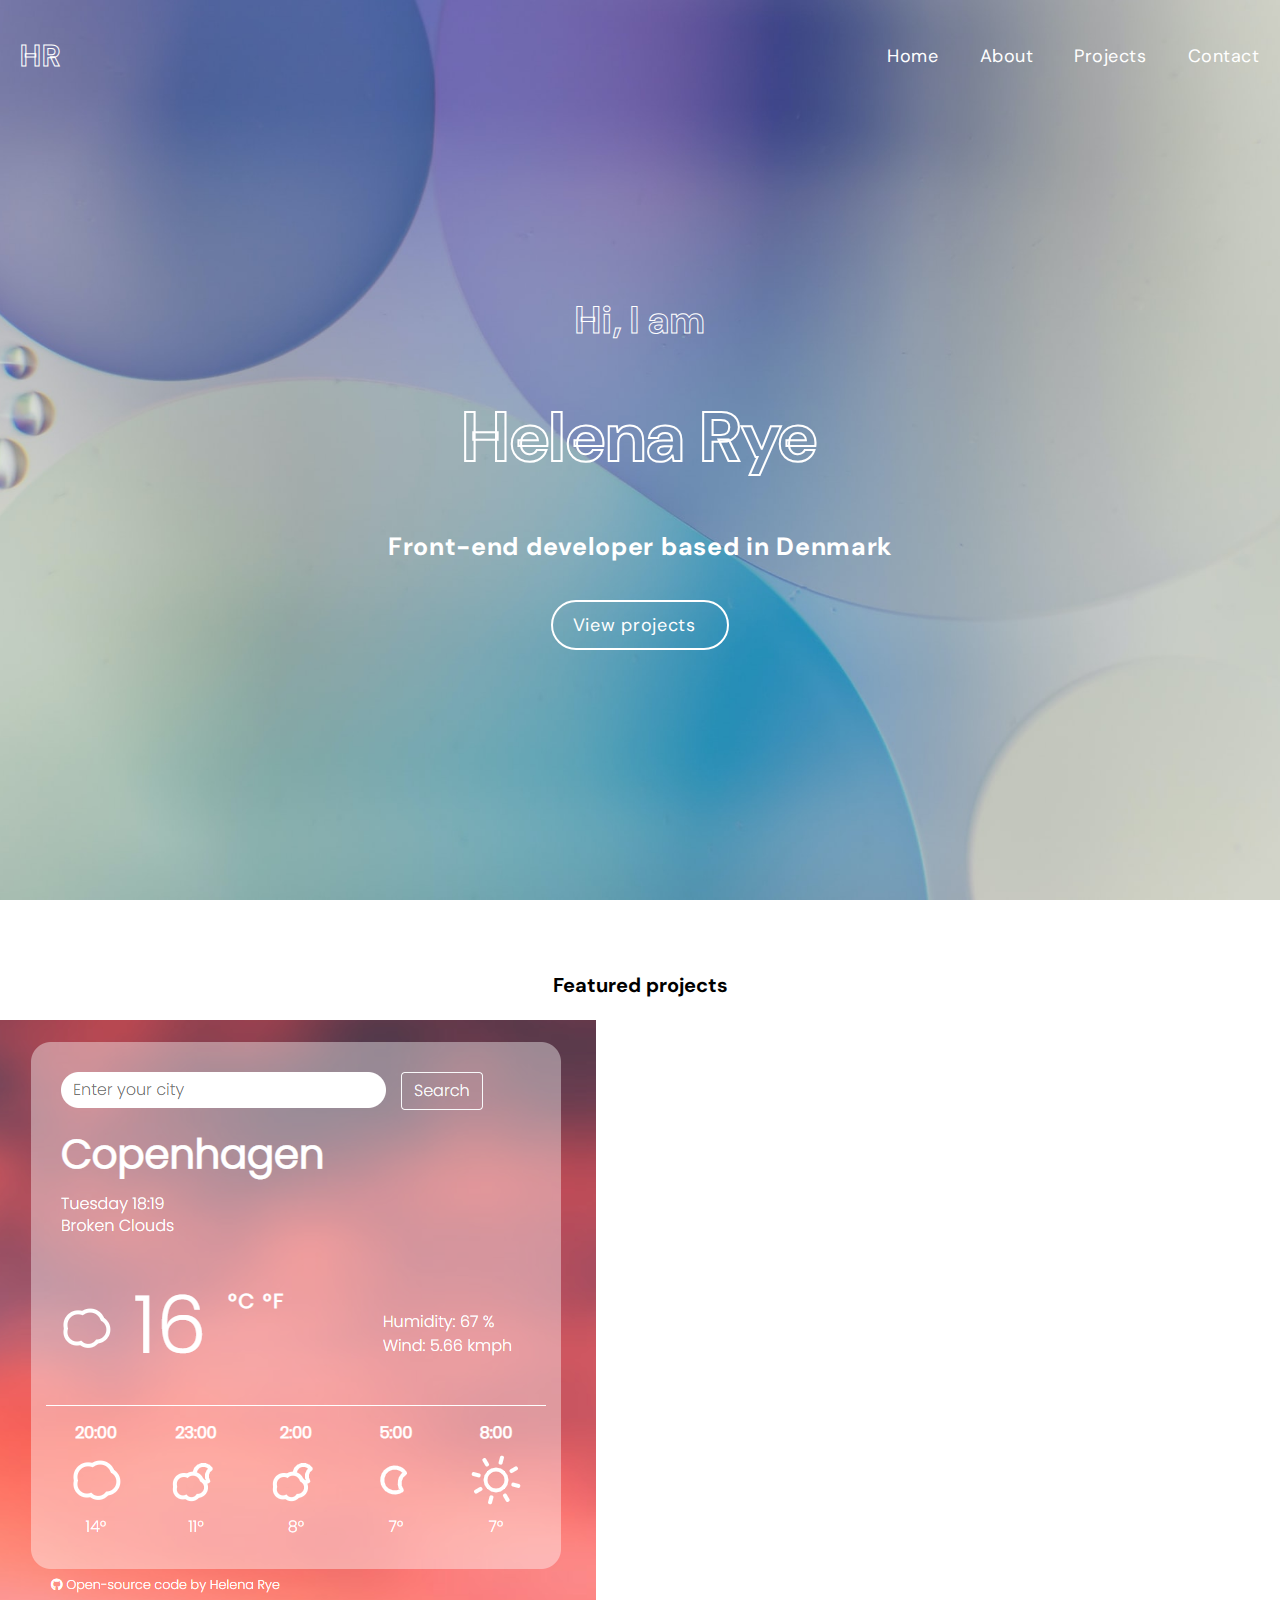
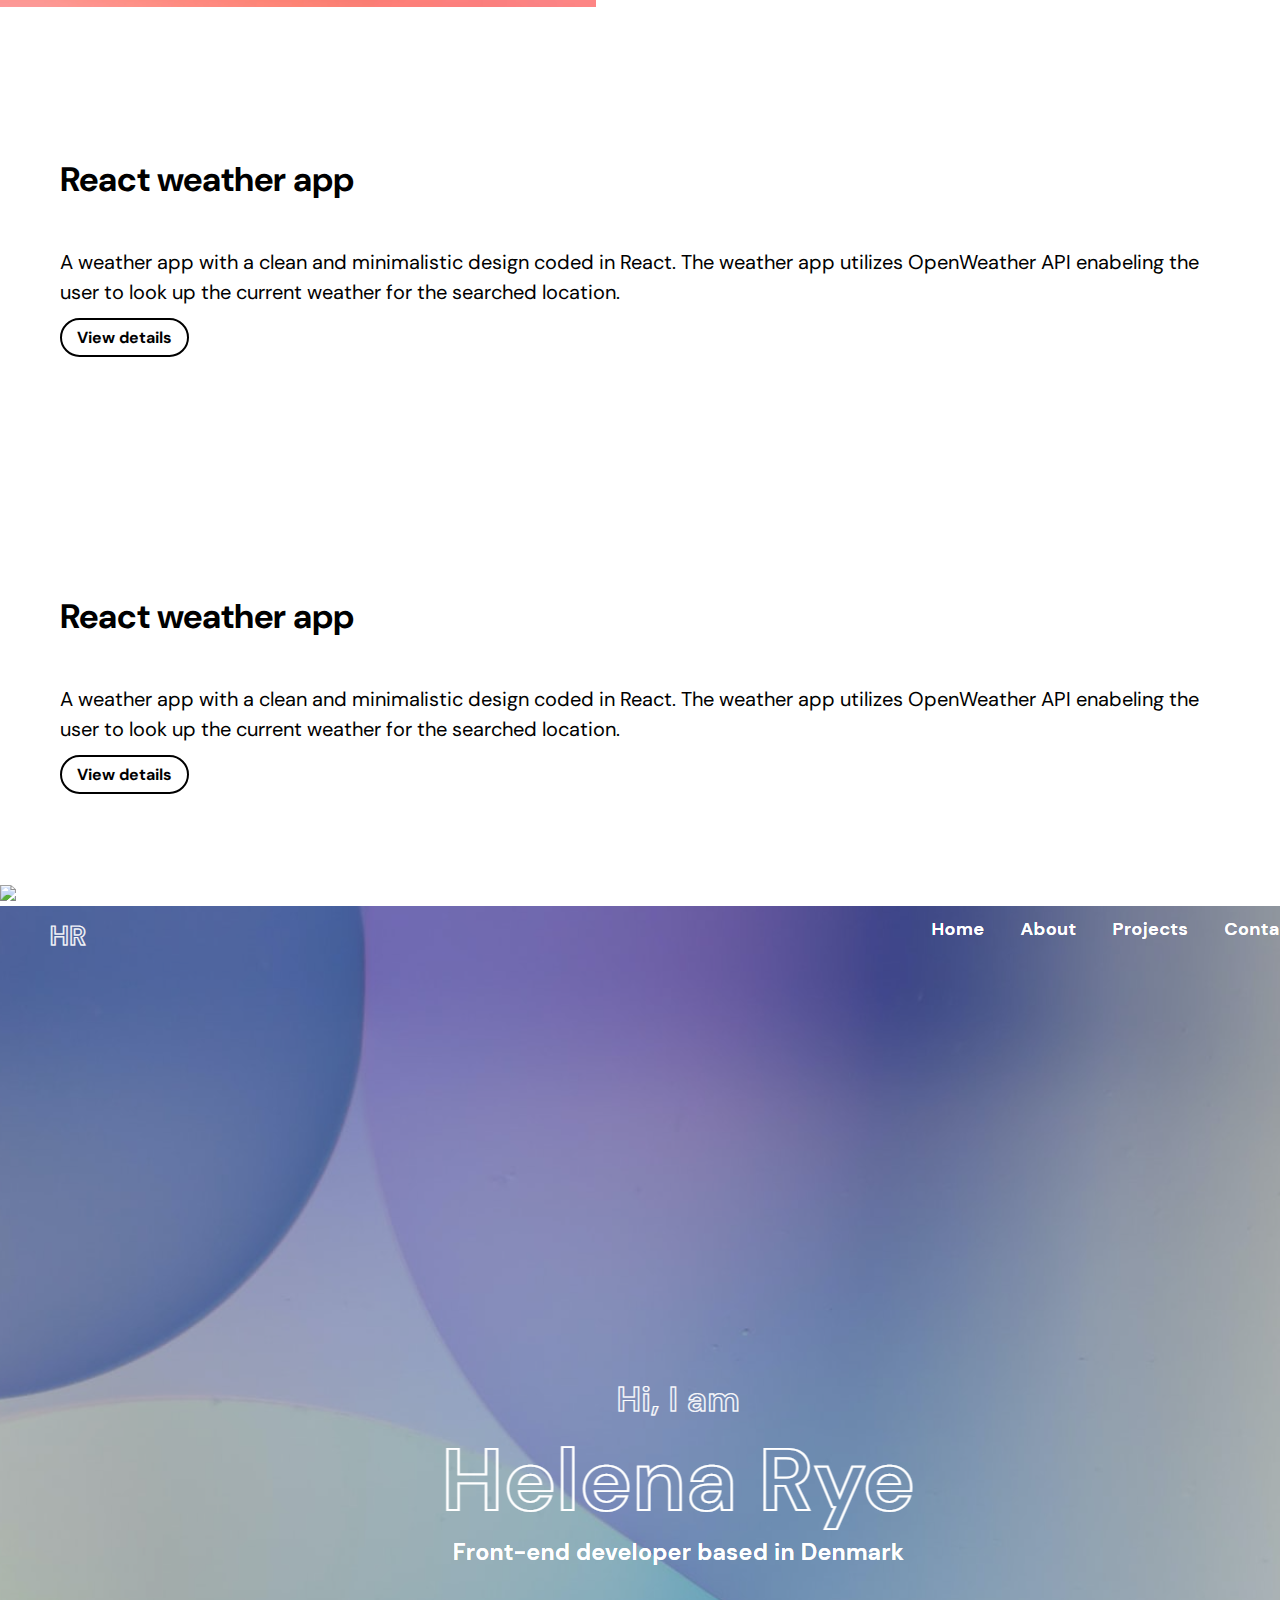
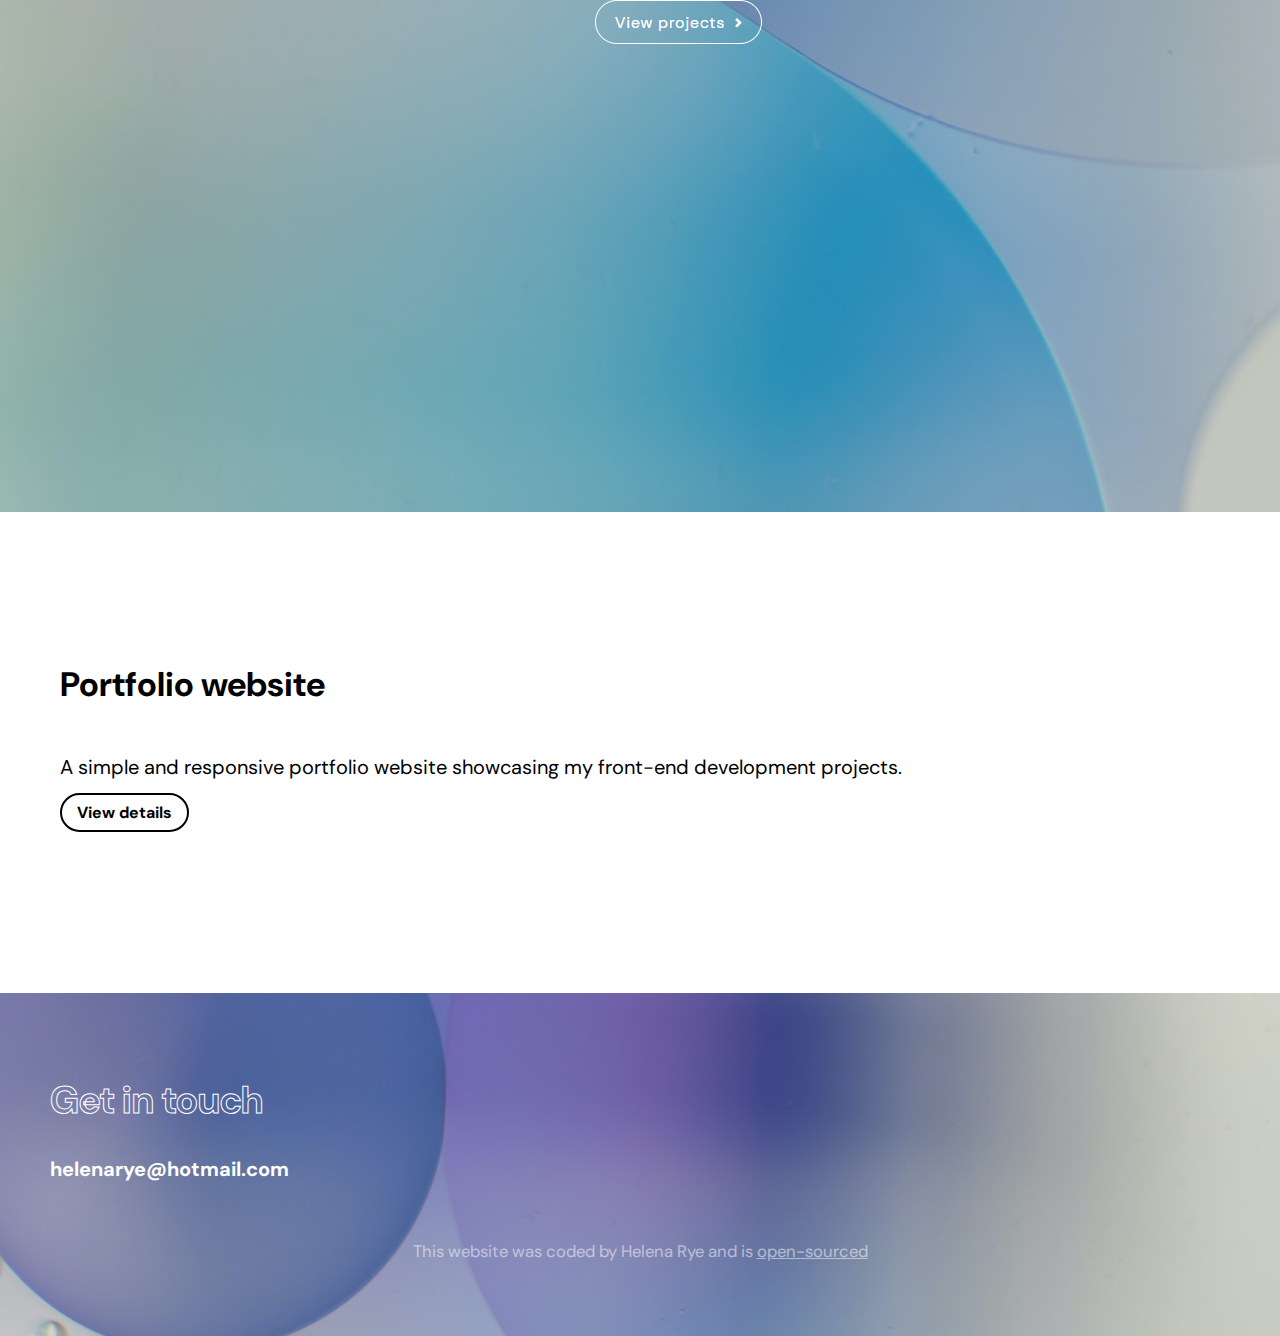
==== index.html @ 10c6769f "new portfolio project added" ====
<!DOCTYPE html>
<html lang="en">
<head>
    <meta charset="UTF-8">
    <meta http-equiv="X-UA-Compatible" content="IE=edge">
    <meta name="viewport" content="width=device-width, initial-scale=1.0">
    <meta name="description" content="Hi I am Helena Rye. A front-end developer based in Denmark. Check out my projects here."> 
    <title>Front-end developer - Helena Rye</title>
    <link href="https://cdn.jsdelivr.net/npm/bootstrap@5.0.0-beta3/dist/css/bootstrap.min.css" rel="stylesheet" integrity="sha384-eOJMYsd53ii+scO/bJGFsiCZc+5NDVN2yr8+0RDqr0Ql0h+rP48ckxlpbzKgwra6" crossorigin="anonymous">
    <link rel="preconnect" href="https://fonts.gstatic.com">
    <link href="https://fonts.googleapis.com/css2?family=DM+Sans:ital,wght@0,400;0,500;0,700;1,400;1,500;1,700&display=swap" rel="stylesheet">
    <script src="https://kit.fontawesome.com/062a8d6878.js" crossorigin="anonymous"></script>

    <link rel="stylesheet" href="style.css">
</head>
<body>
    
    
    <nav>
        <label class="logo d-none d-lg-block"><a href="/index.html">HR</a></label>
        <ul class="nav-links">
            <li>
                <a href="/index.html"  title="Homepage">Home</a>
            </li>
            <li>
                <a href="/about.html" title="About Helena">About</a>
            </li>
            <li>
                <a href="/work.html" title="Helena's projects">Projects</a>
            </li>
            <li>
                <a href="/contact.html" title="Contact page">Contact</a>
            </li>
        </ul>
        <div class="burger">
            <div class="line1"></div>
            <div class="line2"></div>
            <div class="line3"></div>
        </div>
    </nav>
    
    
    <div class="hero-image">
    <div class="hero">
    <h2>Hi, I am</h2>
    <h1>Helena Rye</h1>
    <h3>Front-end developer based in Denmark</h3>
    <a href="/work.html" class="hero-btn">View projects &nbsp;<span class="hero-icon"><i class="fas fa-angle-right"></i></span></a>
    </div>
    </div>
   
    <div class="featured-project">
    <p><strong>Featured projects</strong></p>
    </div>

    <div class="container">
        
        <div class="row mt-5">
            <div class="col d-none d-lg-block">
                <img src="/images/weatherapp.PNG" class="project-image rounded img-fluid"/>
            </div>
            <div class="col-lg-6">
                <div class="project-description">
                <h4 class="mb-5">React weather app</h4>
                <p class="mb-5"> A weather app with a clean and minimalistic design coded in React. The weather app utilizes OpenWeather API enabeling the user to look up the current weather for the searched location.
                </p>
                <a href="https://festive-wilson-71aaa3.netlify.app/" class="portfolio-btn" target="_blank">View details</a>
            </div>
            </div>
        </div>
        <div class="row mt-5">
             <div class="col-lg-6">
                <div class="project-description">
                <h4 class="mb-5">React weather app</h4>
                <p class="mb-5"> A weather app with a clean and minimalistic design coded in React. The weather app utilizes OpenWeather API enabeling the user to look up the current weather for the searched location.
                </p>
                <a href="https://festive-wilson-71aaa3.netlify.app/" class="portfolio-btn" target="_blank">View details</a>
            </div>
            <div class="col d-none d-lg-block">
                <img src="images/Mockup_cropped.png" class="project-image rounded img-fluid"/>
            </div>
           
            </div>
        </div>
        <div class="row mt-5">
            <div class="col d-none d-lg-block mb-5">
                <img src="/images/portfolio.PNG" class="project-image rounded img-fluid"/>
            </div>
            <div class="col-lg-6 mt-5">
                <div class="project-description">
                <h4 class="mb-5">Portfolio website</h4>
                <p class="mb-5">A simple and responsive portfolio website showcasing my front-end development projects.</p>
                <a href="https://compassionate-minsky-7b80f4.netlify.app/" class="portfolio-btn" target="_blank">View details</a>
            </div>
            </div>
            
        </div>
    </div>
<footer>
    <div class="contact-box">
        <h2 class="text-center">Get in touch</h2>
        <div class="d-flex justify-content-center mb-4">
            <a href="mailto:helenarye@hotmail.com" class="email-link"> helenarye@hotmail.com</a>
            </div>
            <div class="social-links d-flex justify-content-center">
                <a href="https://github.com/HelenaRye" target="_blank"> <i class="fab fa-github"></i></a>
                <a href="https://www.instagram.com/helenarye/?hl=da" target="_blank"> <i class="fab fa-instagram"></i></a>
                <a href="https://www.linkedin.com/in/helena-rye-5ba564134/" target="_blank"> <i class="fab fa-linkedin-in"></i></a>
            </div>
            <div class="opensource-link d-flex justify-content-center mt-5">
                <p> <small>This website was coded by Helena Rye and is <a href="https://github.com/HelenaRye/portfolio-website-helenarye" target="_blank"> open-sourced</a></small></p>
            </div>
    </div>
</footer>

<script src="app.js"></script>
</body>
</html>
---- style.css ----
* {
    box-sizing: border-box;
}



body {
font-family: 'DM Sans', sans-serif;
margin: 0;
padding: 0;
height: 100vh;
}

h1 {
    font-weight: 700;
    font-size: 70px;
    -webkit-text-stroke: 2px white;
    -webkit-text-fill-color: transparent;
}

h2 {
    font-size: 38px;
    font-weight: bold;
    -webkit-text-stroke: 1px white;
    -webkit-text-fill-color: transparent;
}

h4 {
    font-size: 34px;
    font-weight: 700;
}

nav {
    top: 0;
    left: 0;
    width: 100%;
    display: flex;
    justify-content: space-around;
    align-items: center;
    position: absolute;
}

nav li {
    display: inline;
    list-style: none;
    color: white;
    font-size: 18px;
}

nav a {
    text-decoration: none;
    color: white;
    line-height: 80px;
    font-weight: 400px;
    letter-spacing: 0.5px;
    position: relative;
}

nav a:after {
    content: "";
    position: absolute;
    background-color: white;
    height: 2px;
    width: 0;
    left: 0;
    bottom: -10px;
    transition: 0.3s;
}

nav a:hover {
    color: white;
}

nav a:hover:after {
    width: 100%;
}

.nav-links {
    justify-content: space-around;
    display: flex;
    flex: 1;
    padding: 0;
}

label.logo {
   
    font-size: 30px;
    margin: 0 20px;
    font-weight: 700;
    line-height: 80px;
    -webkit-text-stroke: 1px white;
    -webkit-text-fill-color: transparent;
    letter-spacing: 3px;
    flex: 2;
}

.burger {
    display: none;
    cursor: pointer;
}

.burger div {
    width: 25px;
    height: 4px;
    background: white;
    margin: 5px;
}

.hero-image {
    background: url(/images/background.jpg);
    background-position: center;
    background-repeat: no-repeat;
    background-size: cover;
    height: 100%;
    display: flex;
    justify-content: center;
    align-items: center;


}

.hero {
    text-align: center;
    letter-spacing: 0.7px;
}

h3 {
    font-size: 25px;
    font-weight: 700;
    color: white;
    margin-bottom: 50px;
}

.hero-btn {
    text-decoration: none;
    font-weight: 700px;
    color: white;
    border: 2px solid #FFF;
    padding: 11px 20px;
    border-radius: 30px;
    font-size: 18px;
   
}

.hero-btn:hover {
    cursor: pointer;
    color: white;
}

.hero .hero-icon {
    font-size: 15px;
}

.featured-project {
    display: flex;
    justify-content: center;
    align-items: center;
    margin-top: 50px;
    font-size: 36px;
}


.portfolio-btn {
    text-decoration: none;
    color: black;
    font-weight: 700;
    border: 2px solid black;
    padding: 7px 15px;
    border-radius: 30px;
    box-shadow: inset 0 0 0 0 black;
    -webkit-transition: ease-out 0.5s;
    -moz-transition: ease-out 0.5s;
    transition: ease-out 0.5s;
}

.portfolio-btn:hover {
    cursor: pointer;
    color:white;
    box-shadow: inset 400px 0 0 0 black;
}

.contact-box {
    background: url(/images/background.jpg);
    background-repeat: no-repeat;
    background-size: cover;
    color: white;
    padding: 50px;
}



p {
    font-size: 20px;
    line-height: 30px;
}



.project-description {
    padding: 100px 60px;
}

.about-image {
    background: url(/images/background.jpg);
    background-position: center;
    background-repeat: no-repeat;
    background-size: cover;
    height: 60%;
    display: flex;
    justify-content: center;
    align-items: center;
    color: white;
}

.about-hero {
    text-align: center;
}

.profile-picture {
    height: 500px;
    margin-left: 30px;
}



.about-content {
    margin: 15px;
}

.spacing {
    margin-top: 150px;
}


.form-container {
    margin: 100px 0;
}

.form-control {
padding-right: 400px;
}

.form-container input,
.form-container textarea {
border: none; 
border-bottom: 2px solid black;
border-radius: 0;
}

button[type="submit"] {
    background: white;
    text-decoration: none;
    color: black;
    font-weight: 700;
    border: 2px solid black;
    padding: 8px 15px;
    border-radius: 30px;

}

.form-control::-webkit-input-placeholder {
    color: black;
    font-size: 20px;
  }



footer {
    margin-top: 70px;
    margin-bottom: 70px;
}

footer .email-link {
    text-decoration: none;
    color: white;
    font-size: 20px;
    text-align: center;
    font-weight: 700;

}



.email-link:hover {
    text-decoration: underline;
}

footer .social-links a {
    color: white;
    margin: 0 20px;
    text-decoration: none;
    font-size: 25px;
}

footer .opensource-link a {
    text-decoration: none;
    text-decoration: underline;
    color: white;
    cursor: pointer;
}

footer .opensource-link {
    opacity: 0.5;
    text-align: center;
}


@media (min-width: 1500px) {
    nav {
        padding: 0 100px;
    }
}

@media (max-width: 900px) {
    .hero-image {
    height: 70%;
    }

    h1 {
        font-size: 50px;
        
    }

    h2 {
        font-size: 25px;
        margin-top: 40px;
    }

    h3 {
        font-size: 18px;
    }

    .form-container {
        text-align: center;
        margin: 70px 0;
    }
    .form-control {
        padding-right: 100px;
        }

    .project-description {
        padding: 0;
        text-align: center;
      }

    .about-section {
        text-align: center;
        padding: 0px;
        margin: 20px 0px;
    }

    .profile-picture {
        height: 450px;
        margin: 29px auto;
        display: block;
    }

    .spacing {
        margin-top: 60px;
    }

    footer {
        margin: 60px 0 0 0;
    }
}

@media screen and (max-width: 768px) {
     
    
    html, body {
         overflow-x: hidden;
     }

     body {
        position: relative;
       
     }
    
     nav {
         justify-content: flex-end;

         
     }
    .nav-links{
        position: absolute;
        right: 0px;
        height: 90vh;
        top: 9vh;
        background: white;
        color: black;
        display: flex;
        flex-direction: column;
        align-items: center;
        width: 50%;
        transform: translateX(100%);
        transition: transform 0.5s ease-in;
    }

  

    nav li {
        margin: 0;
    }

    nav a {
        color:black;
    }

    nav a:hover {
        color: black;
    }

    nav a:after {
        background-color: black;
    }

    .burger {
        display: block;
        margin: 20px 20px;
    }

}

.nav-active {
    transform: translateX(0%);
}
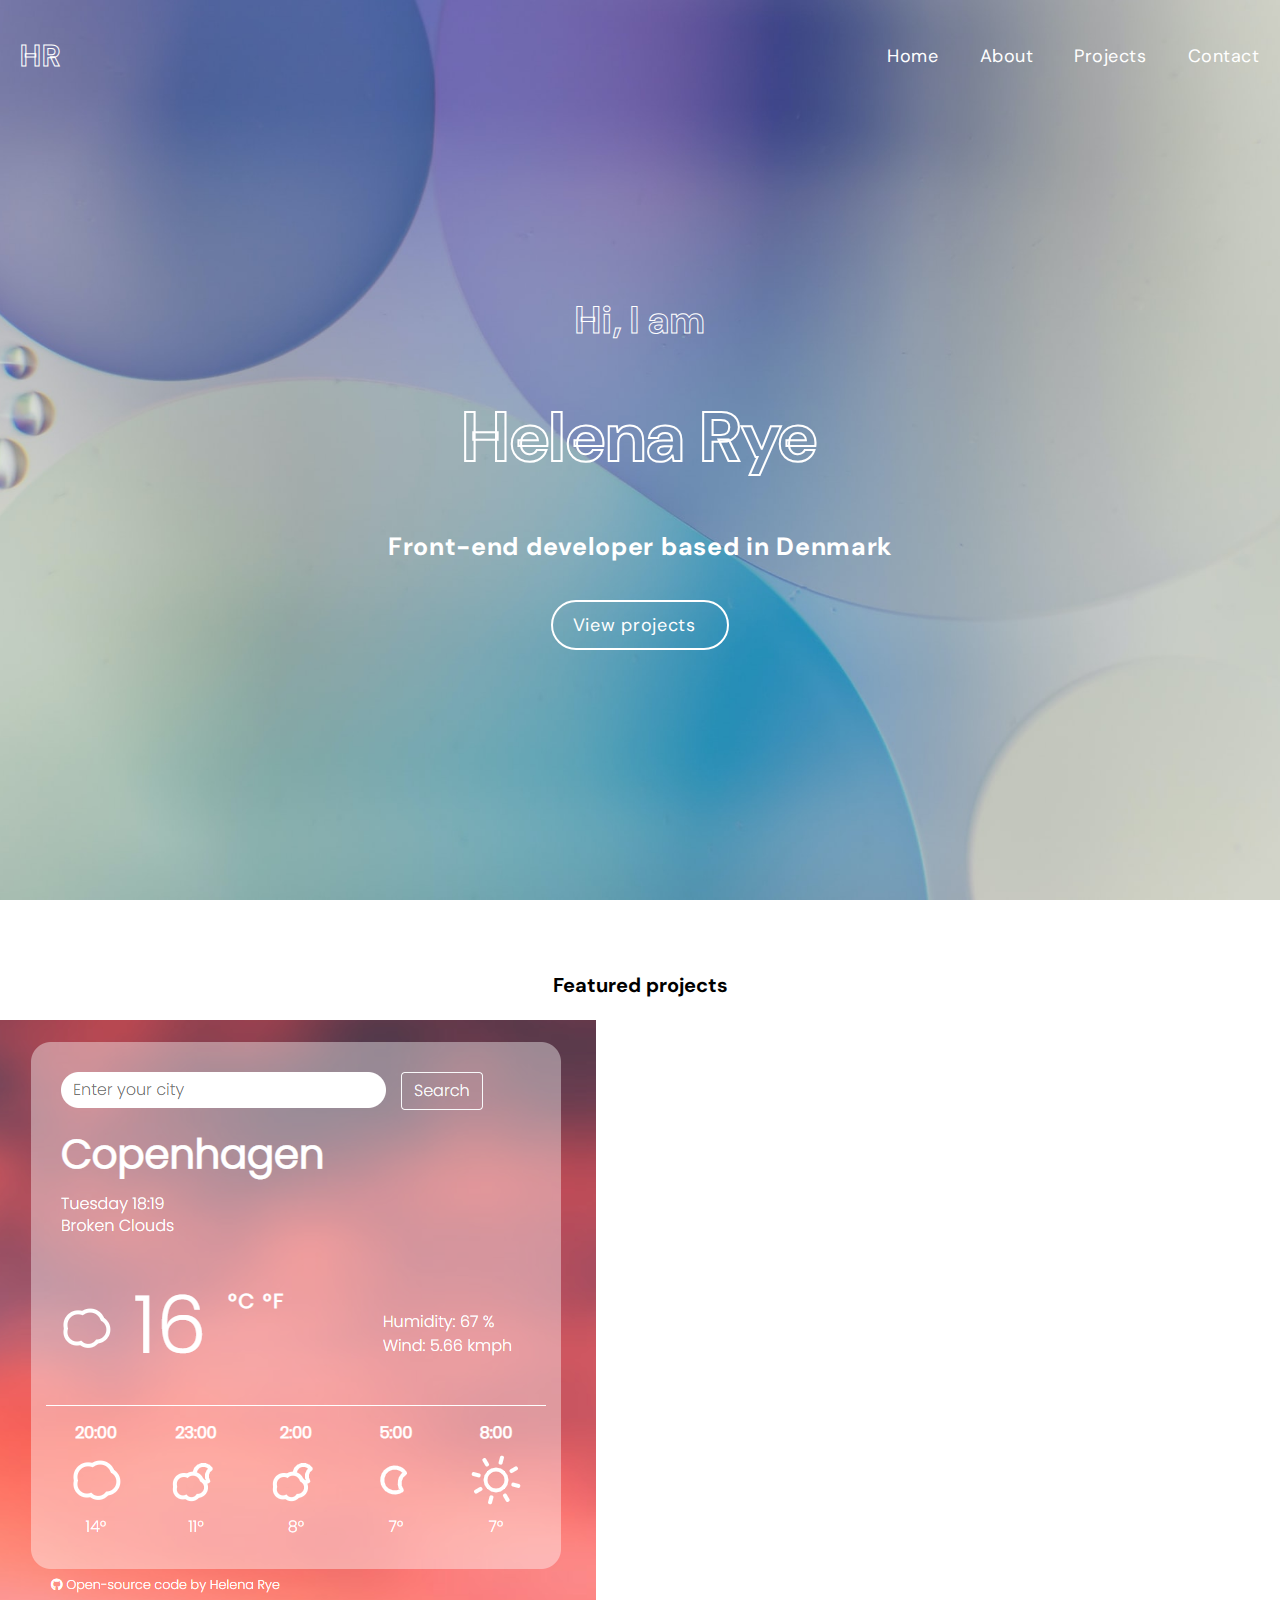
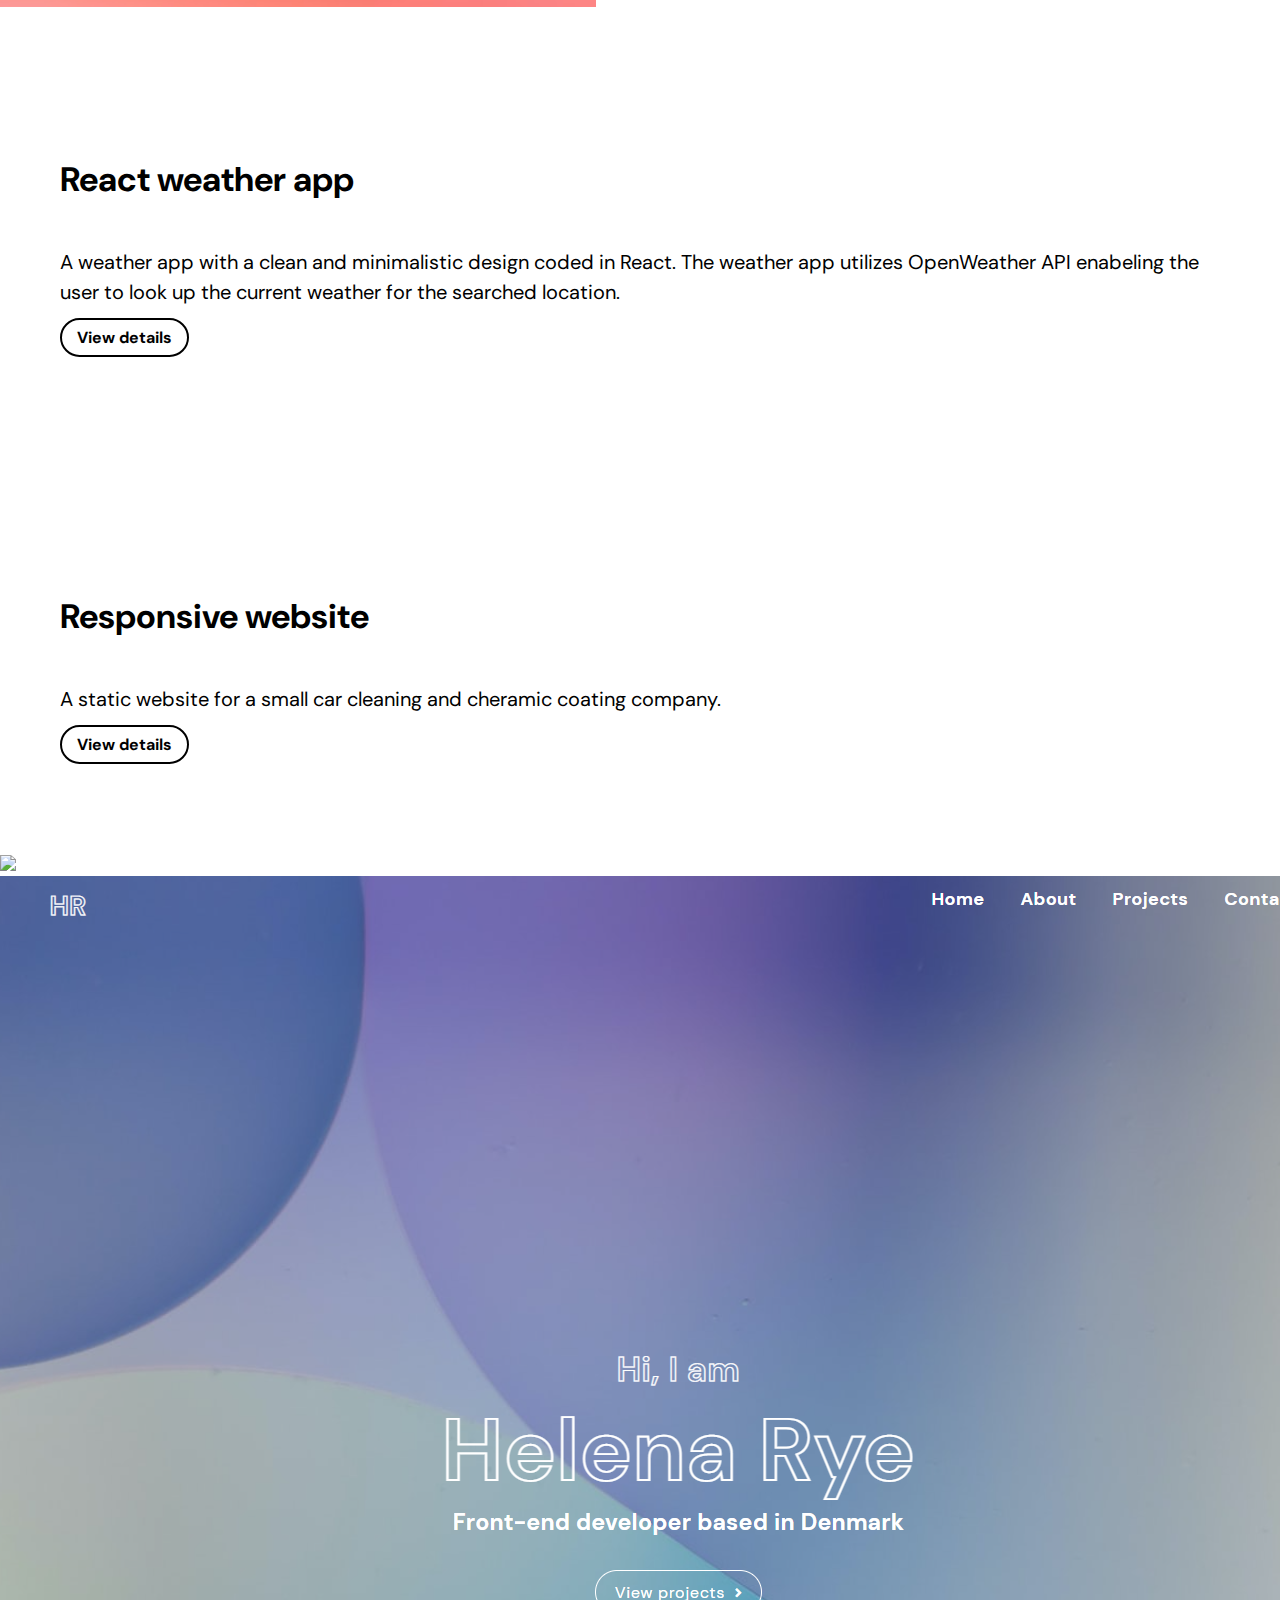
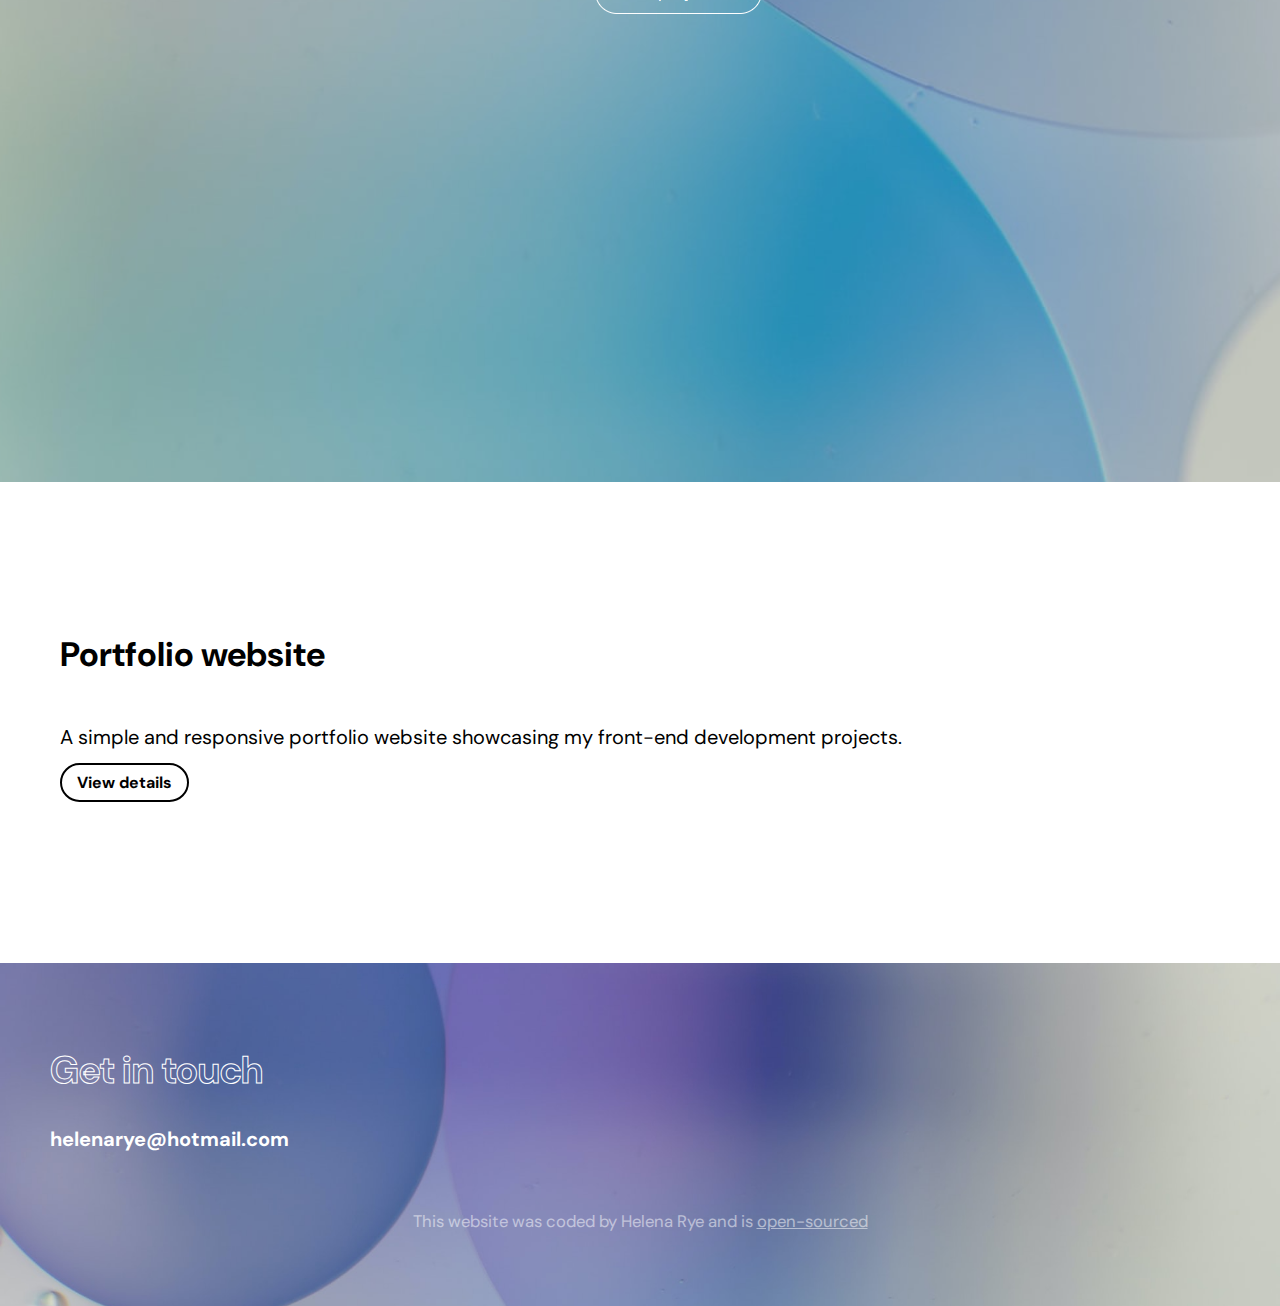
==== commit f84a0f23: "Update index.html" ====
--- a/index.html
+++ b/index.html
@@ -71,15 +71,13 @@
         <div class="row mt-5">
              <div class="col-lg-6">
                 <div class="project-description">
-                <h4 class="mb-5">React weather app</h4>
-                <p class="mb-5"> A weather app with a clean and minimalistic design coded in React. The weather app utilizes OpenWeather API enabeling the user to look up the current weather for the searched location.
+                <h4 class="mb-5">Responsive website</h4>
+                <p class="mb-5"> A static website for a small car cleaning and cheramic coating company.   
                 </p>
                 <a href="https://festive-wilson-71aaa3.netlify.app/" class="portfolio-btn" target="_blank">View details</a>
             </div>
-            <div class="col d-none d-lg-block">
+            <div class="col-lg-6 d-none d-lg-block">
                 <img src="images/Mockup_cropped.png" class="project-image rounded img-fluid"/>
-            </div>
-           
             </div>
         </div>
         <div class="row mt-5">
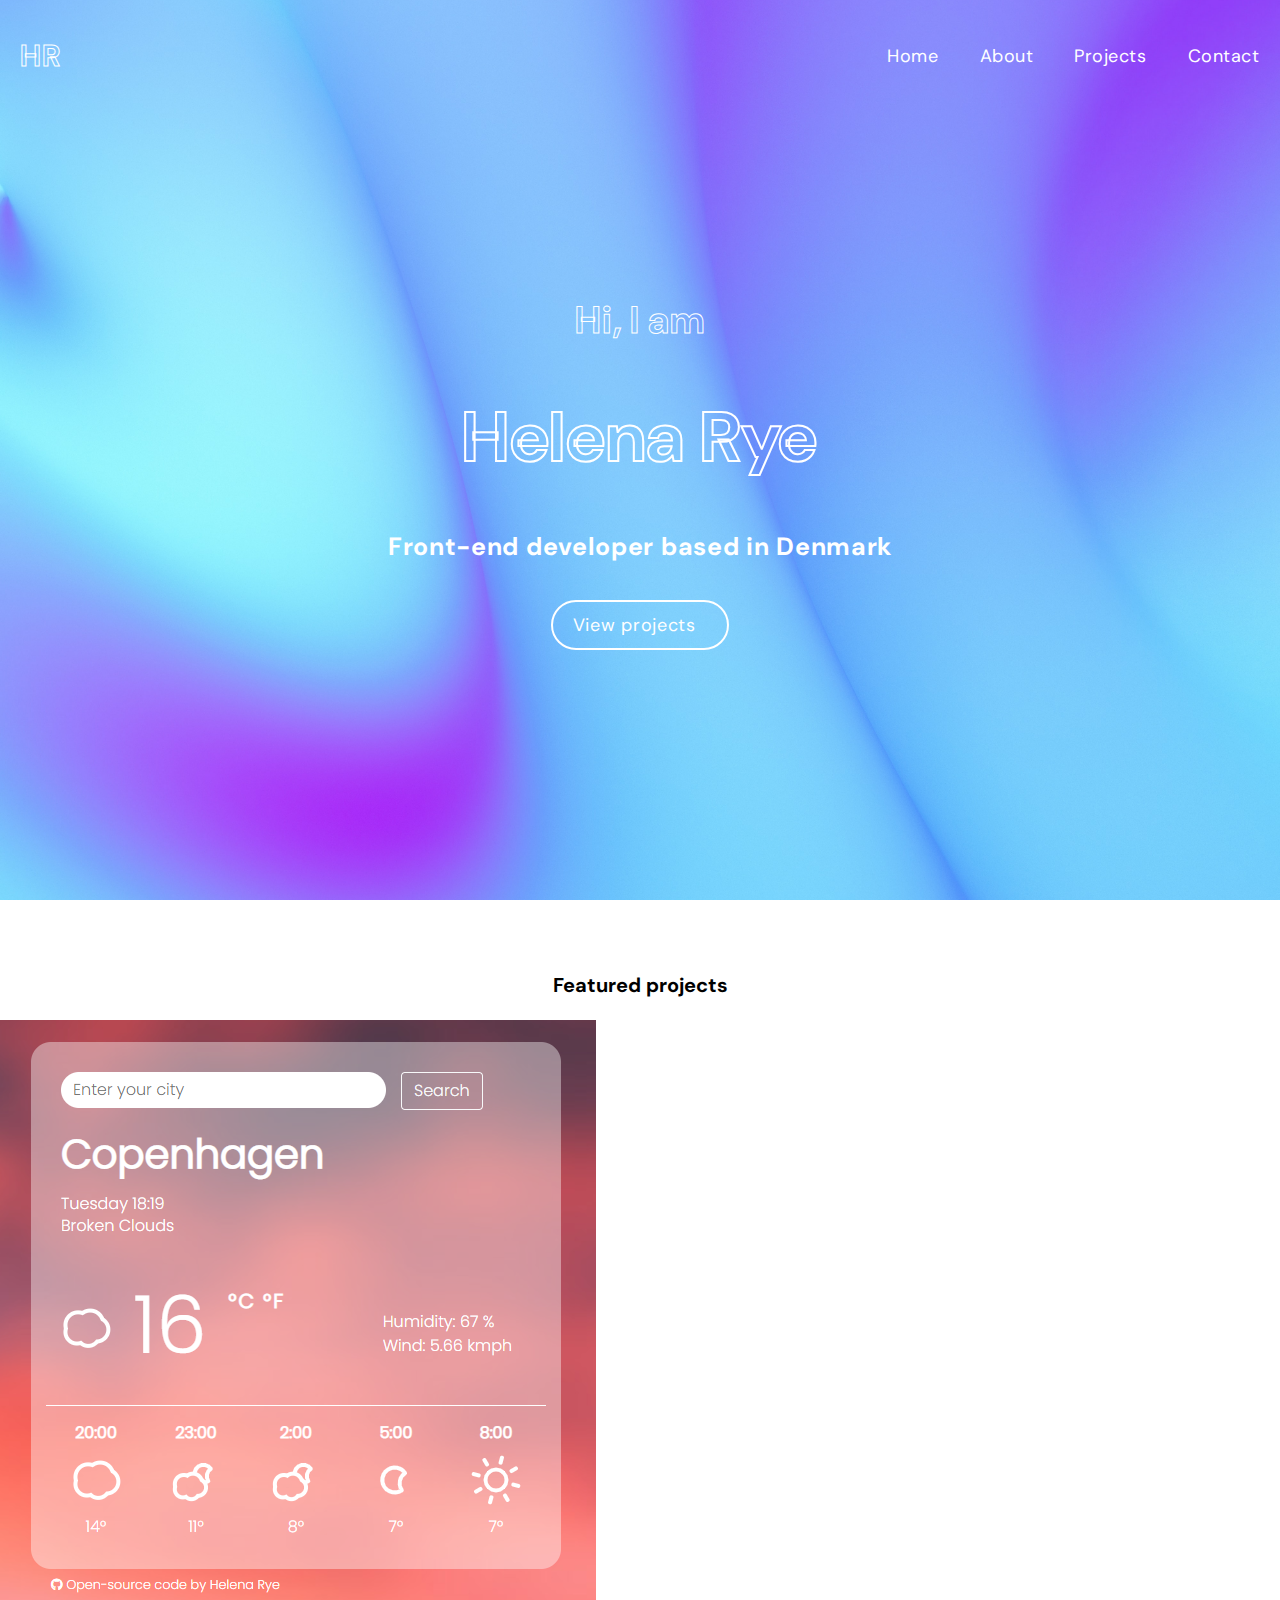
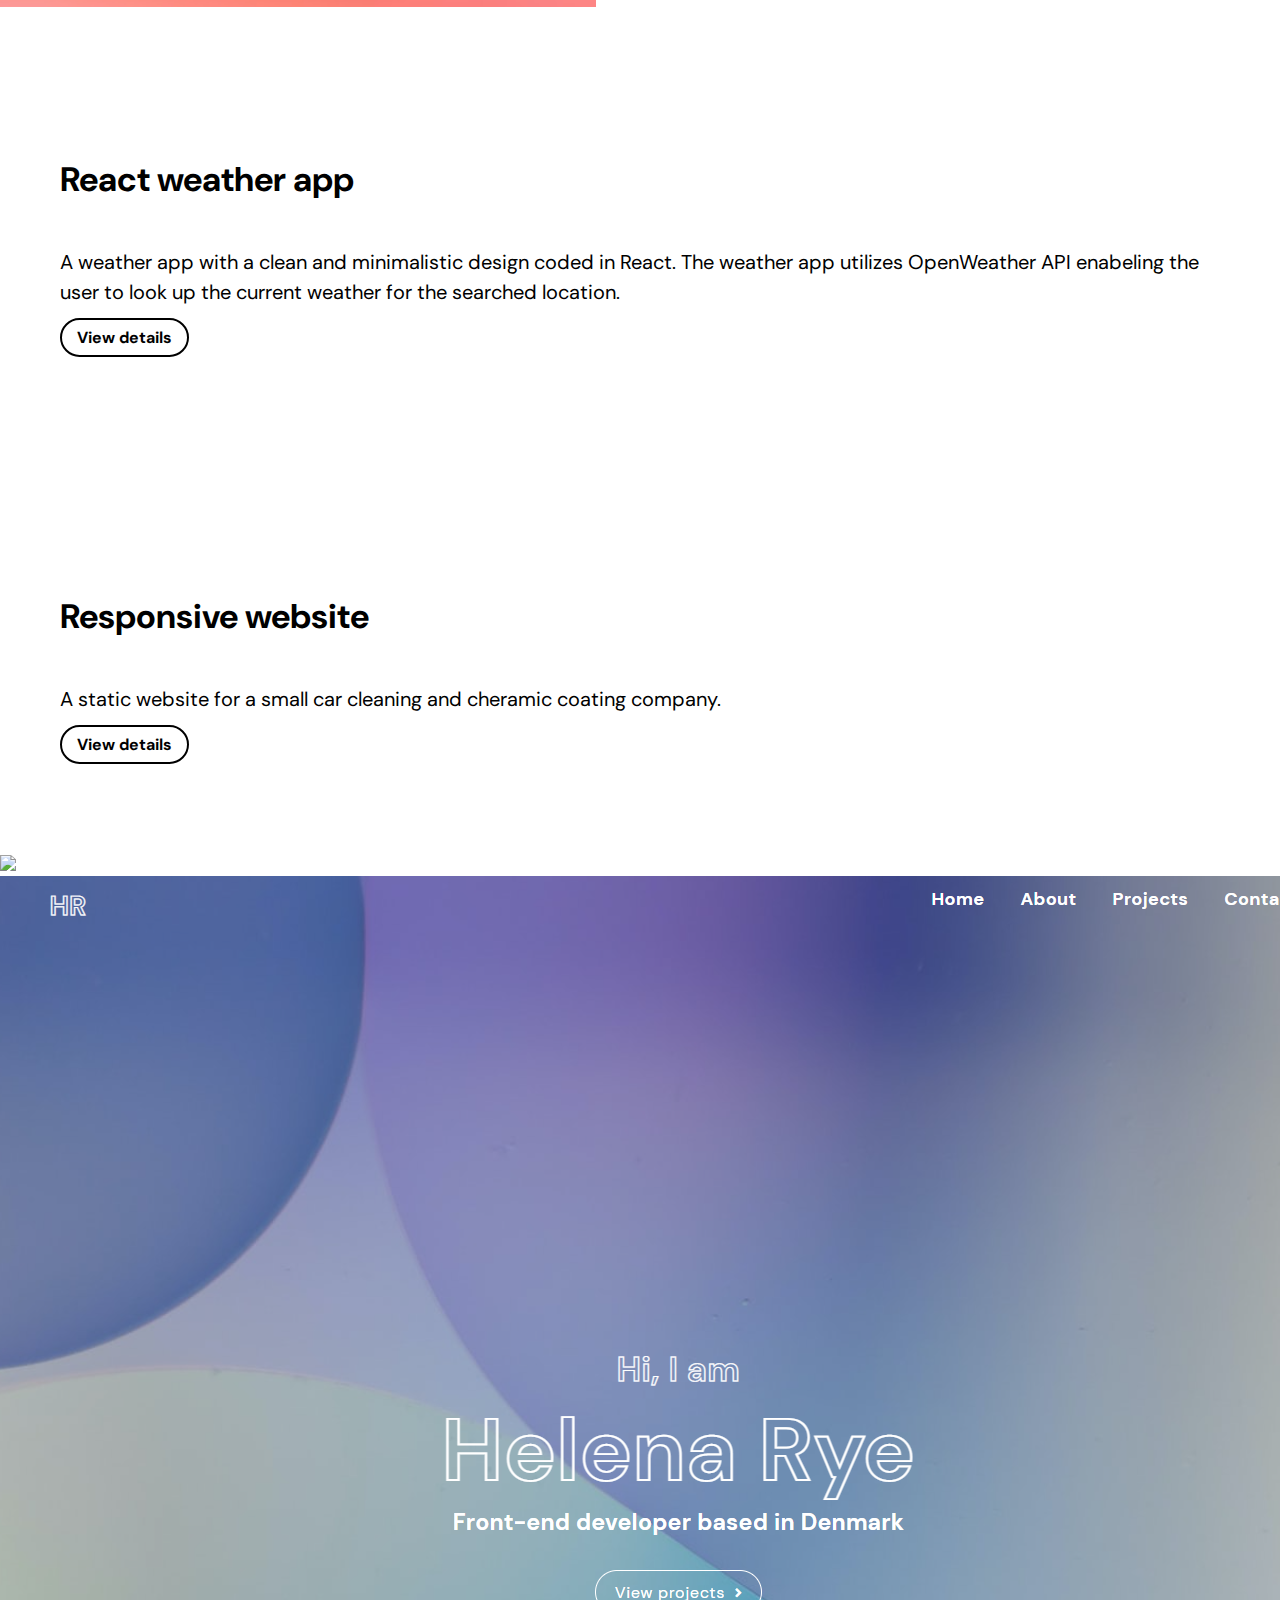
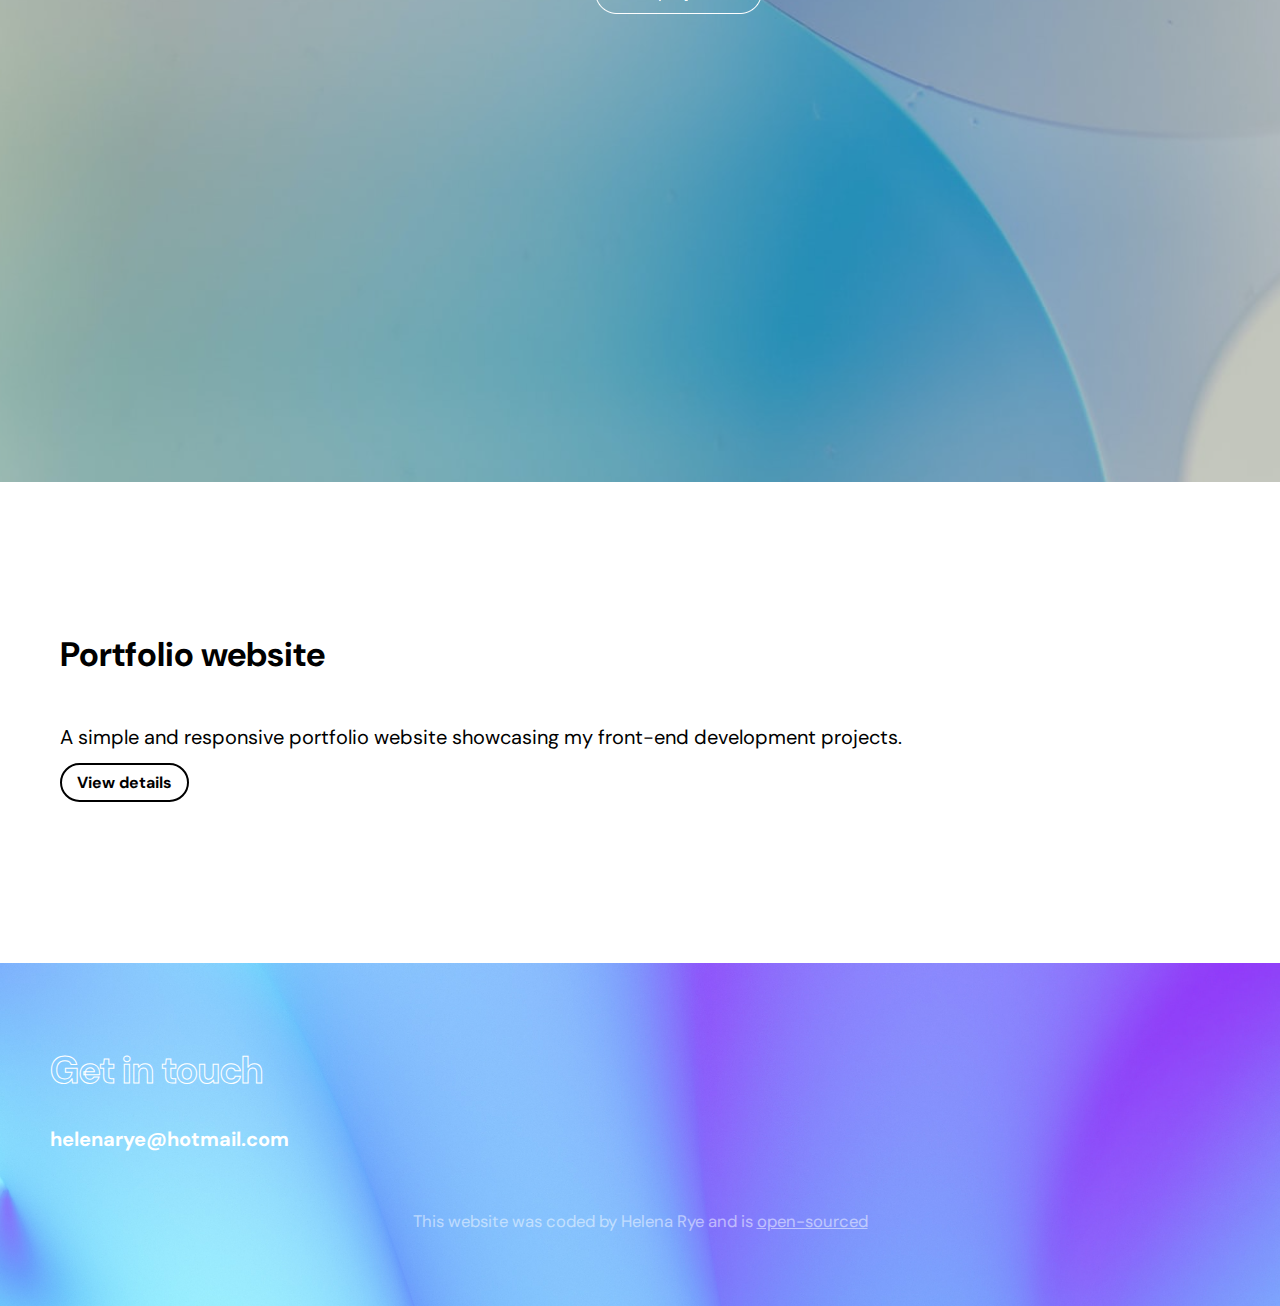
==== commit de27ad1c: "hosted website link inserted" ====
--- a/index.html
+++ b/index.html
@@ -72,14 +72,16 @@
              <div class="col-lg-6">
                 <div class="project-description">
                 <h4 class="mb-5">Responsive website</h4>
-                <p class="mb-5"> A static website for a small car cleaning and cheramic coating company.   
-                </p>
-                <a href="https://festive-wilson-71aaa3.netlify.app/" class="portfolio-btn" target="_blank">View details</a>
+                <p class="mb-5"> A static website for a small car cleaning and cheramic coating company. </p>
+                <a href="https://pl-klargoring.dk/index.html" class="portfolio-btn" target="_blank">View details</a>
             </div>
-            <div class="col-lg-6 d-none d-lg-block">
-                <img src="images/Mockup_cropped.png" class="project-image rounded img-fluid"/>
+            </div>
+            <div class="col d-none d-lg-block">
+                <img src="/images/Mockup_cropped.png" class="project-image rounded img-fluid"/>
             </div>
         </div>
+
+
         <div class="row mt-5">
             <div class="col d-none d-lg-block mb-5">
                 <img src="/images/portfolio.PNG" class="project-image rounded img-fluid"/>
